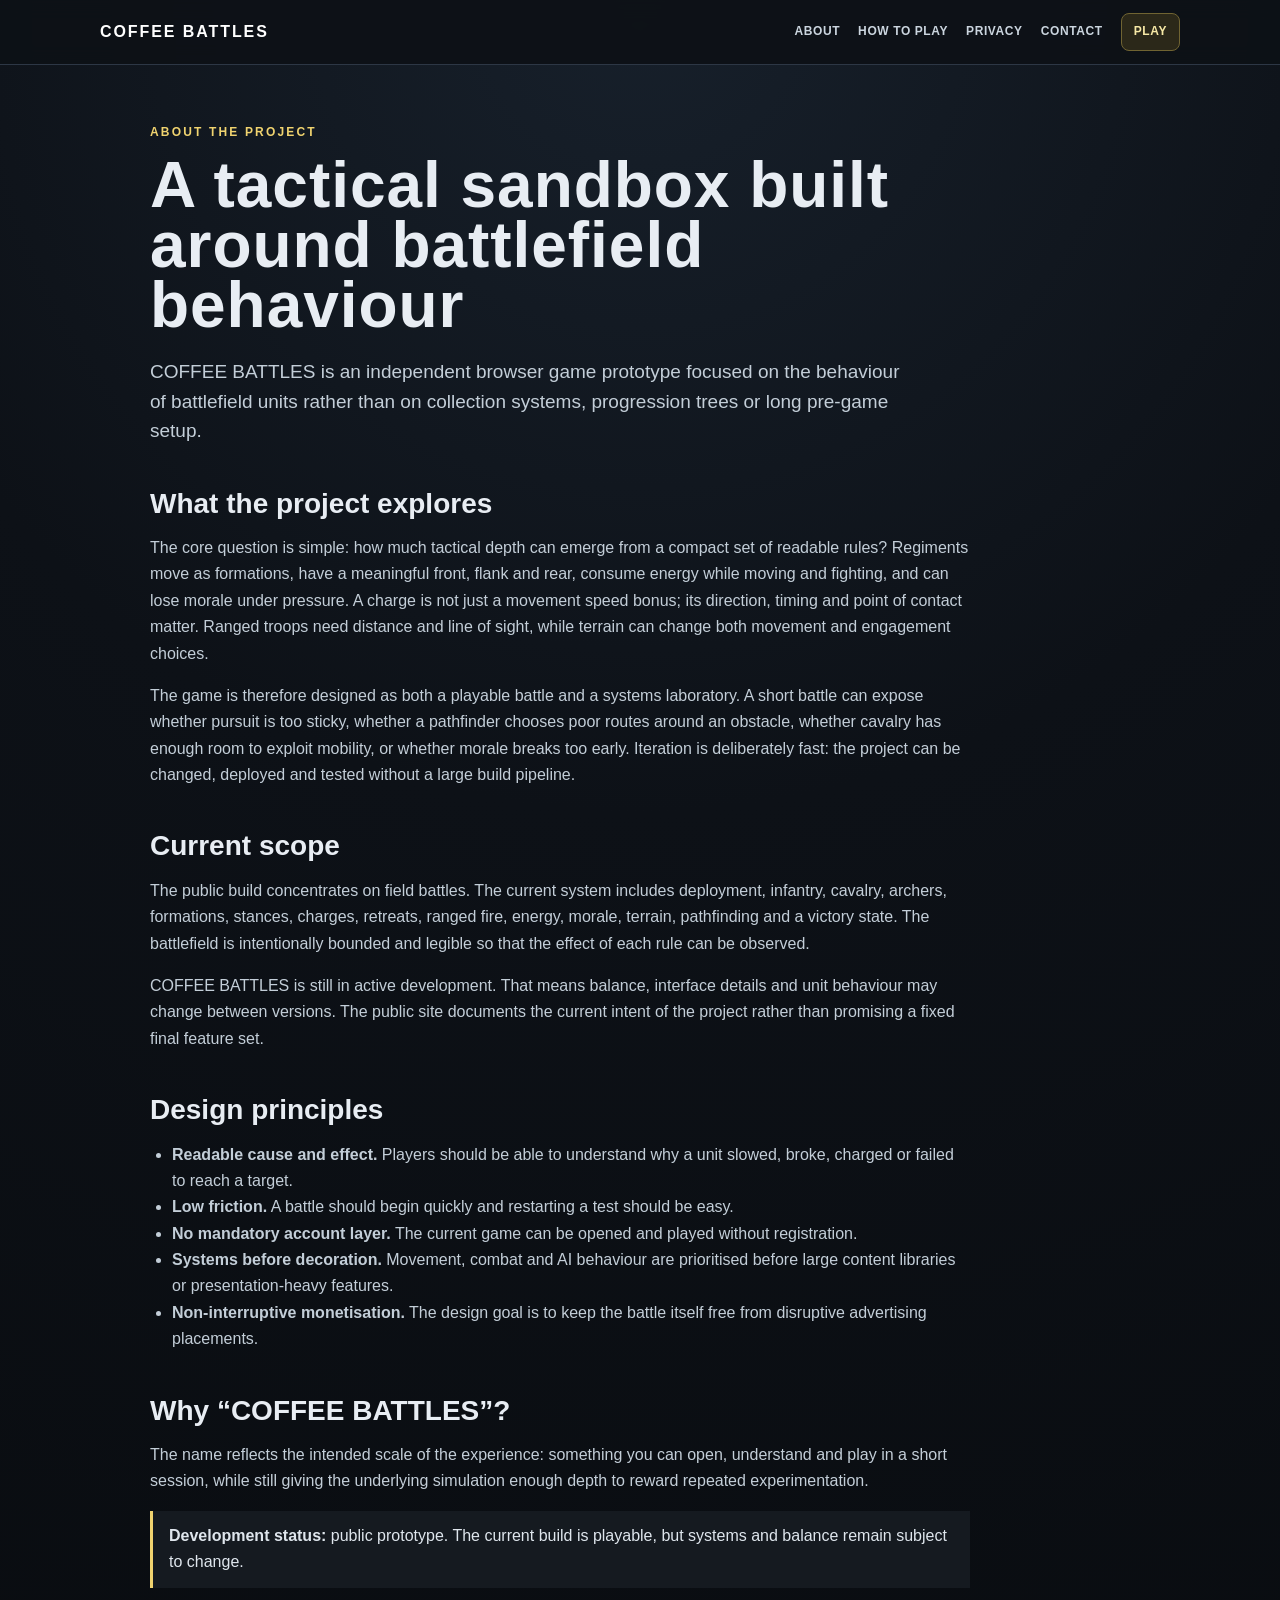
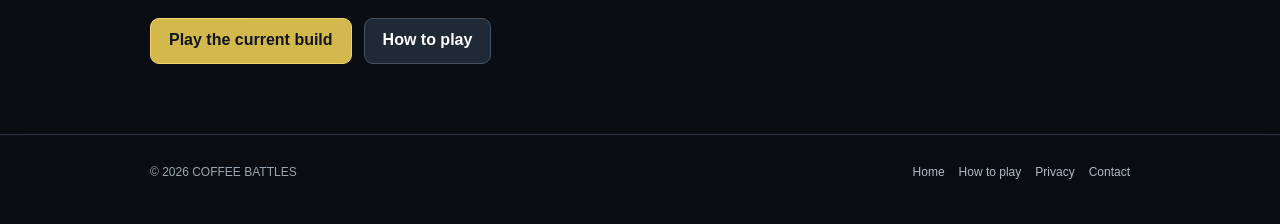
==== about.html @ 789717e6 "Add About page" ====
<!DOCTYPE html>
<html lang="en">
<head>
<meta charset="UTF-8">
<meta name="viewport" content="width=device-width,initial-scale=1">
<meta name="description" content="About COFFEE BATTLES, an original browser-based tactical battle sandbox and systems prototype.">
<meta name="robots" content="index,follow">
<title>About — COFFEE BATTLES</title>
<link rel="stylesheet" href="/site.css">
</head>
<body>
<header class="site-header"><nav class="nav" aria-label="Main navigation"><a class="brand" href="/">COFFEE BATTLES</a><div class="nav-links"><a href="/about">About</a><a href="/how-to-play">How to play</a><a href="/privacy">Privacy</a><a href="/contact">Contact</a><a class="play" href="/play">Play</a></div></nav></header>
<main class="shell"><article class="prose"><div class="kicker">About the project</div><h1>A tactical sandbox built around battlefield behaviour</h1><p class="lead">COFFEE BATTLES is an independent browser game prototype focused on the behaviour of battlefield units rather than on collection systems, progression trees or long pre-game setup.</p>
<h2>What the project explores</h2><p>The core question is simple: how much tactical depth can emerge from a compact set of readable rules? Regiments move as formations, have a meaningful front, flank and rear, consume energy while moving and fighting, and can lose morale under pressure. A charge is not just a movement speed bonus; its direction, timing and point of contact matter. Ranged troops need distance and line of sight, while terrain can change both movement and engagement choices.</p><p>The game is therefore designed as both a playable battle and a systems laboratory. A short battle can expose whether pursuit is too sticky, whether a pathfinder chooses poor routes around an obstacle, whether cavalry has enough room to exploit mobility, or whether morale breaks too early. Iteration is deliberately fast: the project can be changed, deployed and tested without a large build pipeline.</p>
<h2>Current scope</h2><p>The public build concentrates on field battles. The current system includes deployment, infantry, cavalry, archers, formations, stances, charges, retreats, ranged fire, energy, morale, terrain, pathfinding and a victory state. The battlefield is intentionally bounded and legible so that the effect of each rule can be observed.</p><p>COFFEE BATTLES is still in active development. That means balance, interface details and unit behaviour may change between versions. The public site documents the current intent of the project rather than promising a fixed final feature set.</p>
<h2>Design principles</h2><ul><li><strong>Readable cause and effect.</strong> Players should be able to understand why a unit slowed, broke, charged or failed to reach a target.</li><li><strong>Low friction.</strong> A battle should begin quickly and restarting a test should be easy.</li><li><strong>No mandatory account layer.</strong> The current game can be opened and played without registration.</li><li><strong>Systems before decoration.</strong> Movement, combat and AI behaviour are prioritised before large content libraries or presentation-heavy features.</li><li><strong>Non-interruptive monetisation.</strong> The design goal is to keep the battle itself free from disruptive advertising placements.</li></ul>
<h2>Why “COFFEE BATTLES”?</h2><p>The name reflects the intended scale of the experience: something you can open, understand and play in a short session, while still giving the underlying simulation enough depth to reward repeated experimentation.</p>
<div class="note"><strong>Development status:</strong> public prototype. The current build is playable, but systems and balance remain subject to change.</div>
<div class="cta-row"><a class="btn primary" href="/play">Play the current build</a><a class="btn" href="/how-to-play">How to play</a></div></article></main>
<footer class="footer"><div class="footer-inner"><span>© 2026 COFFEE BATTLES</span><div class="footer-links"><a href="/">Home</a><a href="/how-to-play">How to play</a><a href="/privacy">Privacy</a><a href="/contact">Contact</a></div></div></footer>
</body>
</html>
---- site.css ----
:root{--bg:#0d1117;--panel:#121820;--panel2:#171f29;--line:#2d3745;--text:#e8edf3;--muted:#9aa6b2;--accent:#f0d36f;--blue:#6aa4ff}*{box-sizing:border-box}html{background:var(--bg);color:var(--text);font-family:Inter,Segoe UI,Arial,sans-serif}body{margin:0;min-height:100vh;background:radial-gradient(circle at top,#17202b 0,#0d1117 42%,#090c10 100%);color:var(--text);line-height:1.65}a{color:#cfe0ff;text-decoration:none}a:hover{text-decoration:underline}.site-header{position:sticky;top:0;z-index:20;border-bottom:1px solid var(--line);background:rgba(13,17,23,.94);backdrop-filter:blur(10px)}.nav{width:min(1080px,calc(100% - 32px));height:64px;margin:auto;display:flex;align-items:center;gap:22px}.brand{font-weight:900;letter-spacing:.12em;color:#fff;white-space:nowrap}.nav-links{margin-left:auto;display:flex;align-items:center;gap:18px;font-size:12px;font-weight:800;letter-spacing:.05em;text-transform:uppercase}.nav-links a{color:#cbd5df}.nav-links .play{padding:8px 12px;border:1px solid #706432;border-radius:8px;background:#2b2819;color:#f7e9a6}.shell{width:min(980px,calc(100% - 32px));margin:auto}.hero{padding:88px 0 58px}.kicker{font-size:12px;font-weight:900;letter-spacing:.18em;text-transform:uppercase;color:var(--accent)}h1{font-size:clamp(42px,8vw,86px);line-height:.94;letter-spacing:.015em;margin:12px 0 22px}h2{font-size:clamp(25px,4vw,38px);line-height:1.12;margin:0 0 16px}h3{font-size:18px;margin:0 0 8px}.lead{max-width:760px;font-size:19px;line-height:1.55;color:#c5d0dc}.cta-row{display:flex;flex-wrap:wrap;gap:12px;margin-top:30px}.btn{display:inline-flex;align-items:center;justify-content:center;min-height:46px;padding:0 18px;border-radius:9px;border:1px solid #465466;background:#202936;color:#fff;font-weight:800}.btn.primary{background:#d3b94d;color:#11151b;border-color:#f0d36f}.btn:hover{text-decoration:none;filter:brightness(1.08)}.section{padding:46px 0;border-top:1px solid rgba(255,255,255,.08)}.grid{display:grid;grid-template-columns:repeat(3,minmax(0,1fr));gap:16px}.card{background:linear-gradient(180deg,var(--panel2),var(--panel));border:1px solid var(--line);border-radius:14px;padding:22px}.card p,.prose p,.prose li{color:#c3ced8}.card p:last-child,.prose p:last-child{margin-bottom:0}.prose{max-width:820px;padding:58px 0 70px}.prose h1{font-size:clamp(38px,7vw,64px)}.prose h2{font-size:28px;margin-top:42px}.prose h3{margin-top:28px}.prose ul{padding-left:22px}.note{border-left:3px solid var(--accent);padding:12px 16px;background:#151a20;color:#dfe6ed}.meta{font-size:12px;color:var(--muted);text-transform:uppercase;letter-spacing:.08em}.footer{border-top:1px solid var(--line);padding:28px 0 42px;color:var(--muted);font-size:12px}.footer-inner{width:min(980px,calc(100% - 32px));margin:auto;display:flex;gap:18px;flex-wrap:wrap;align-items:center}.footer-links{margin-left:auto;display:flex;gap:14px;flex-wrap:wrap}.footer a{color:#aebbc8}.statline{display:flex;flex-wrap:wrap;gap:10px;margin-top:20px}.pill{padding:5px 9px;border:1px solid #384454;border-radius:999px;color:#b7c4d0;font-size:12px;background:#111820}@media(max-width:760px){.nav{height:auto;min-height:64px;padding:10px 0;align-items:flex-start;flex-direction:column;gap:8px}.nav-links{margin-left:0;gap:12px;flex-wrap:wrap;font-size:10px}.hero{padding-top:56px}.grid{grid-template-columns:1fr}.footer-links{margin-left:0;width:100%}}
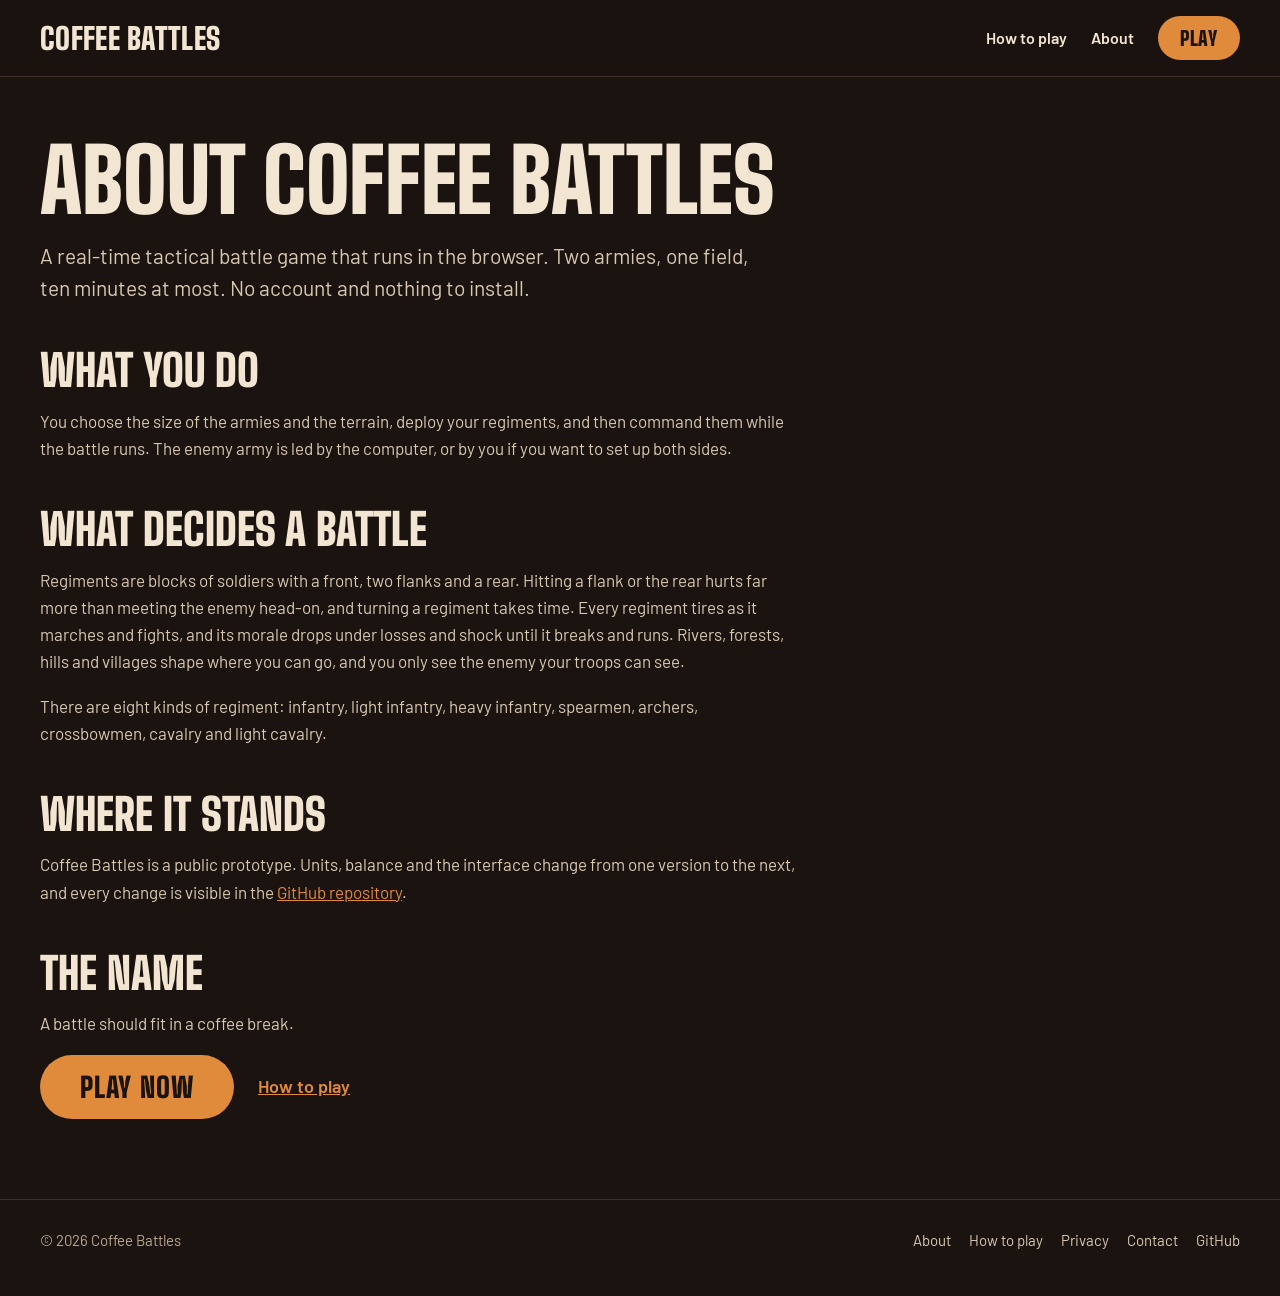
==== commit 0e2b52db: "docs(site): rewrite About, How to play, Privacy and Contact - About: what the game is and what decid" ====
--- a/about.html
+++ b/about.html
@@ -3,20 +3,33 @@
 <head>
 <meta charset="UTF-8">
 <meta name="viewport" content="width=device-width,initial-scale=1">
-<meta name="description" content="About COFFEE BATTLES, an original browser-based tactical battle sandbox and systems prototype.">
+<link rel="icon" href="/favicon.svg" type="image/svg+xml">
+<meta name="description" content="Coffee Battles is a real-time tactical battle game for the browser, developed in the open on GitHub.">
 <meta name="robots" content="index,follow">
-<title>About — COFFEE BATTLES</title>
+<title>About — Coffee Battles</title>
 <link rel="stylesheet" href="/site.css">
 </head>
 <body>
-<header class="site-header"><nav class="nav" aria-label="Main navigation"><a class="brand" href="/">COFFEE BATTLES</a><div class="nav-links"><a href="/about">About</a><a href="/how-to-play">How to play</a><a href="/privacy">Privacy</a><a href="/contact">Contact</a><a class="play" href="/play">Play</a></div></nav></header>
-<main class="shell"><article class="prose"><div class="kicker">About the project</div><h1>A tactical sandbox built around battlefield behaviour</h1><p class="lead">COFFEE BATTLES is an independent browser game prototype focused on the behaviour of battlefield units rather than on collection systems, progression trees or long pre-game setup.</p>
-<h2>What the project explores</h2><p>The core question is simple: how much tactical depth can emerge from a compact set of readable rules? Regiments move as formations, have a meaningful front, flank and rear, consume energy while moving and fighting, and can lose morale under pressure. A charge is not just a movement speed bonus; its direction, timing and point of contact matter. Ranged troops need distance and line of sight, while terrain can change both movement and engagement choices.</p><p>The game is therefore designed as both a playable battle and a systems laboratory. A short battle can expose whether pursuit is too sticky, whether a pathfinder chooses poor routes around an obstacle, whether cavalry has enough room to exploit mobility, or whether morale breaks too early. Iteration is deliberately fast: the project can be changed, deployed and tested without a large build pipeline.</p>
-<h2>Current scope</h2><p>The public build concentrates on field battles. The current system includes deployment, infantry, cavalry, archers, formations, stances, charges, retreats, ranged fire, energy, morale, terrain, pathfinding and a victory state. The battlefield is intentionally bounded and legible so that the effect of each rule can be observed.</p><p>COFFEE BATTLES is still in active development. That means balance, interface details and unit behaviour may change between versions. The public site documents the current intent of the project rather than promising a fixed final feature set.</p>
-<h2>Design principles</h2><ul><li><strong>Readable cause and effect.</strong> Players should be able to understand why a unit slowed, broke, charged or failed to reach a target.</li><li><strong>Low friction.</strong> A battle should begin quickly and restarting a test should be easy.</li><li><strong>No mandatory account layer.</strong> The current game can be opened and played without registration.</li><li><strong>Systems before decoration.</strong> Movement, combat and AI behaviour are prioritised before large content libraries or presentation-heavy features.</li><li><strong>Non-interruptive monetisation.</strong> The design goal is to keep the battle itself free from disruptive advertising placements.</li></ul>
-<h2>Why “COFFEE BATTLES”?</h2><p>The name reflects the intended scale of the experience: something you can open, understand and play in a short session, while still giving the underlying simulation enough depth to reward repeated experimentation.</p>
-<div class="note"><strong>Development status:</strong> public prototype. The current build is playable, but systems and balance remain subject to change.</div>
-<div class="cta-row"><a class="btn primary" href="/play">Play the current build</a><a class="btn" href="/how-to-play">How to play</a></div></article></main>
-<footer class="footer"><div class="footer-inner"><span>© 2026 COFFEE BATTLES</span><div class="footer-links"><a href="/">Home</a><a href="/how-to-play">How to play</a><a href="/privacy">Privacy</a><a href="/contact">Contact</a></div></div></footer>
+<header class="site-header"><nav class="nav" aria-label="Main navigation"><a class="brand" href="/">Coffee Battles</a><div class="nav-links"><a href="/how-to-play">How to play</a><a href="/about">About</a><a class="play" href="/play">Play</a></div></nav></header>
+<main class="shell"><article class="prose">
+<h1>About Coffee Battles</h1>
+<p class="lead">A real-time tactical battle game that runs in the browser. Two armies, one field, ten minutes at most. No account and nothing to install.</p>
+
+<h2>What you do</h2>
+<p>You choose the size of the armies and the terrain, deploy your regiments, and then command them while the battle runs. The enemy army is led by the computer, or by you if you want to set up both sides.</p>
+
+<h2>What decides a battle</h2>
+<p>Regiments are blocks of soldiers with a front, two flanks and a rear. Hitting a flank or the rear hurts far more than meeting the enemy head-on, and turning a regiment takes time. Every regiment tires as it marches and fights, and its morale drops under losses and shock until it breaks and runs. Rivers, forests, hills and villages shape where you can go, and you only see the enemy your troops can see.</p>
+<p>There are eight kinds of regiment: infantry, light infantry, heavy infantry, spearmen, archers, crossbowmen, cavalry and light cavalry.</p>
+
+<h2>Where it stands</h2>
+<p>Coffee Battles is a public prototype. Units, balance and the interface change from one version to the next, and every change is visible in the <a href="https://github.com/erykwest/COFFEE_BATTLES" rel="noopener">GitHub repository</a>.</p>
+
+<h2>The name</h2>
+<p>A battle should fit in a coffee break.</p>
+
+<div class="cta-row"><a class="btn primary" href="/play">Play now</a><a class="text-link" href="/how-to-play">How to play</a></div>
+</article></main>
+<footer class="footer"><div class="footer-inner"><span>© 2026 Coffee Battles</span><div class="footer-links"><a href="/about">About</a><a href="/how-to-play">How to play</a><a href="/privacy">Privacy</a><a href="/contact">Contact</a><a href="https://github.com/erykwest/COFFEE_BATTLES" rel="noopener">GitHub</a></div></div></footer>
 </body>
-</html>+</html>
--- a/site.css
+++ b/site.css
@@ -1 +1,93 @@
-:root{--bg:#0d1117;--panel:#121820;--panel2:#171f29;--line:#2d3745;--text:#e8edf3;--muted:#9aa6b2;--accent:#f0d36f;--blue:#6aa4ff}*{box-sizing:border-box}html{background:var(--bg);color:var(--text);font-family:Inter,Segoe UI,Arial,sans-serif}body{margin:0;min-height:100vh;background:radial-gradient(circle at top,#17202b 0,#0d1117 42%,#090c10 100%);color:var(--text);line-height:1.65}a{color:#cfe0ff;text-decoration:none}a:hover{text-decoration:underline}.site-header{position:sticky;top:0;z-index:20;border-bottom:1px solid var(--line);background:rgba(13,17,23,.94);backdrop-filter:blur(10px)}.nav{width:min(1080px,calc(100% - 32px));height:64px;margin:auto;display:flex;align-items:center;gap:22px}.brand{font-weight:900;letter-spacing:.12em;color:#fff;white-space:nowrap}.nav-links{margin-left:auto;display:flex;align-items:center;gap:18px;font-size:12px;font-weight:800;letter-spacing:.05em;text-transform:uppercase}.nav-links a{color:#cbd5df}.nav-links .play{padding:8px 12px;border:1px solid #706432;border-radius:8px;background:#2b2819;color:#f7e9a6}.shell{width:min(980px,calc(100% - 32px));margin:auto}.hero{padding:88px 0 58px}.kicker{font-size:12px;font-weight:900;letter-spacing:.18em;text-transform:uppercase;color:var(--accent)}h1{font-size:clamp(42px,8vw,86px);line-height:.94;letter-spacing:.015em;margin:12px 0 22px}h2{font-size:clamp(25px,4vw,38px);line-height:1.12;margin:0 0 16px}h3{font-size:18px;margin:0 0 8px}.lead{max-width:760px;font-size:19px;line-height:1.55;color:#c5d0dc}.cta-row{display:flex;flex-wrap:wrap;gap:12px;margin-top:30px}.btn{display:inline-flex;align-items:center;justify-content:center;min-height:46px;padding:0 18px;border-radius:9px;border:1px solid #465466;background:#202936;color:#fff;font-weight:800}.btn.primary{background:#d3b94d;color:#11151b;border-color:#f0d36f}.btn:hover{text-decoration:none;filter:brightness(1.08)}.section{padding:46px 0;border-top:1px solid rgba(255,255,255,.08)}.grid{display:grid;grid-template-columns:repeat(3,minmax(0,1fr));gap:16px}.card{background:linear-gradient(180deg,var(--panel2),var(--panel));border:1px solid var(--line);border-radius:14px;padding:22px}.card p,.prose p,.prose li{color:#c3ced8}.card p:last-child,.prose p:last-child{margin-bottom:0}.prose{max-width:820px;padding:58px 0 70px}.prose h1{font-size:clamp(38px,7vw,64px)}.prose h2{font-size:28px;margin-top:42px}.prose h3{margin-top:28px}.prose ul{padding-left:22px}.note{border-left:3px solid var(--accent);padding:12px 16px;background:#151a20;color:#dfe6ed}.meta{font-size:12px;color:var(--muted);text-transform:uppercase;letter-spacing:.08em}.footer{border-top:1px solid var(--line);padding:28px 0 42px;color:var(--muted);font-size:12px}.footer-inner{width:min(980px,calc(100% - 32px));margin:auto;display:flex;gap:18px;flex-wrap:wrap;align-items:center}.footer-links{margin-left:auto;display:flex;gap:14px;flex-wrap:wrap}.footer a{color:#aebbc8}.statline{display:flex;flex-wrap:wrap;gap:10px;margin-top:20px}.pill{padding:5px 9px;border:1px solid #384454;border-radius:999px;color:#b7c4d0;font-size:12px;background:#111820}@media(max-width:760px){.nav{height:auto;min-height:64px;padding:10px 0;align-items:flex-start;flex-direction:column;gap:8px}.nav-links{margin-left:0;gap:12px;flex-wrap:wrap;font-size:10px}.hero{padding-top:56px}.grid{grid-template-columns:1fr}.footer-links{margin-left:0;width:100%}}+@import url("/fonts/fonts.css");
+:root{
+  --bg:#1b130f;--panel:#261b15;--btn:#33251d;--btn-hover:#3e2d23;--line:#3d2d24;--line-strong:#4f3b2e;
+  --text:#f2e6d3;--text-2:#d8c8b2;--muted:#b9a690;--accent:#e08a3c;--accent-hover:#ec9a50;--accent-ink:#1b130f;
+  --font-body:"Barlow","Segoe UI",system-ui,sans-serif;
+  --font-display:"Big Shoulders Display","Oswald","Impact","Arial Narrow",sans-serif;
+}
+*{box-sizing:border-box}
+html{background:var(--bg);color:var(--text);font-family:var(--font-body)}
+body{margin:0;min-height:100vh;background:var(--bg);color:var(--text);font-size:17px;line-height:1.6}
+a{color:var(--accent)}
+a:hover{color:var(--accent-hover)}
+:focus-visible{outline:2px solid var(--accent);outline-offset:3px}
+img{max-width:100%;display:block}
+
+/* header */
+.site-header{position:sticky;top:0;z-index:20;background:rgba(27,19,15,.94);backdrop-filter:blur(8px);border-bottom:1px solid var(--line)}
+.nav{width:min(1200px,calc(100% - 40px));height:76px;margin:auto;display:flex;align-items:center;gap:24px}
+.brand{font:900 30px/1 var(--font-display);text-transform:uppercase;letter-spacing:.01em;color:var(--text);text-decoration:none;white-space:nowrap}
+.brand:hover{color:var(--text)}
+.nav-links{margin-left:auto;display:flex;align-items:center;gap:24px;font-weight:600;font-size:16px}
+.nav-links a{color:var(--text);text-decoration:none}
+.nav-links a:hover{color:var(--accent)}
+.nav-links .play{height:44px;display:inline-flex;align-items:center;padding:0 22px;border-radius:999px;background:var(--accent);color:var(--accent-ink);font:900 20px/1 var(--font-display);letter-spacing:.04em;text-transform:uppercase}
+.nav-links .play:hover{background:var(--accent-hover);color:var(--accent-ink)}
+.lang-select{height:44px;padding:0 12px;border:0;border-radius:999px;background:var(--btn);color:var(--text);font:600 15px var(--font-body);cursor:pointer}
+
+/* layout */
+.shell{width:min(1200px,calc(100% - 40px));margin:auto}
+.section{padding:72px 0}
+h1,h2,h3{font-family:var(--font-display);text-transform:uppercase;line-height:.9;margin:0}
+h1{font-weight:900;font-size:clamp(56px,8.4vw,120px);letter-spacing:-.005em}
+h2{font-weight:900;font-size:clamp(40px,5vw,64px)}
+h3{font-weight:800;font-size:28px;letter-spacing:.02em}
+.lead{max-width:34em;margin:0;font-size:21px;line-height:1.5;color:var(--text-2);text-wrap:pretty}
+
+/* buttons */
+.cta-row{display:flex;flex-wrap:wrap;align-items:center;gap:24px}
+.btn{display:inline-flex;align-items:center;justify-content:center;height:64px;padding:0 40px;border-radius:999px;background:var(--btn);color:var(--text);font:900 28px/1 var(--font-display);letter-spacing:.04em;text-transform:uppercase;text-decoration:none}
+.btn:hover{background:var(--btn-hover);color:var(--text)}
+.btn.primary{background:var(--accent);color:var(--accent-ink)}
+.btn.primary:hover{background:var(--accent-hover);color:var(--accent-ink)}
+.text-link{font-weight:600;font-size:18px}
+
+/* landing */
+.hero{padding:56px 0 72px}
+.hero .shell{display:grid;grid-template-columns:minmax(0,1.2fr) minmax(0,1fr);gap:56px;align-items:center}
+.hero h1{font-size:clamp(48px,7vw,100px)}
+.hero-copy{display:flex;flex-direction:column;gap:28px}
+.hero-shot{border-radius:32px;overflow:hidden;background:var(--panel);aspect-ratio:9/7}
+.hero-shot img{width:100%;height:100%;object-fit:cover}
+.steps{margin:40px 0 48px;padding:0;list-style:none;display:grid;grid-template-columns:repeat(3,minmax(0,1fr));gap:24px;counter-reset:step}
+.steps li{counter-increment:step;padding:28px;background:var(--panel);border-radius:24px}
+.steps li::before{content:counter(step);display:block;margin-bottom:14px;font:900 64px/.8 var(--font-display);color:var(--accent)}
+.steps p{margin:10px 0 0;color:var(--text-2)}
+
+/* content pages */
+.prose{max-width:760px;padding:64px 0 80px}
+.prose h1{font-size:clamp(48px,7vw,88px);margin-bottom:20px}
+.prose h2{font-size:clamp(32px,4vw,44px);margin:48px 0 14px}
+.prose h3{margin:32px 0 10px}
+.prose p,.prose li{color:var(--text-2)}
+.prose ul{padding-left:22px}
+.kicker{font-weight:600;font-size:16px;color:var(--muted)}
+.note{padding:16px 20px;border-radius:16px;background:var(--panel);color:var(--text-2)}
+.meta{font-size:14px;color:var(--muted)}
+.card{background:var(--panel);border-radius:24px;padding:24px}
+.controls-list{display:grid;grid-template-columns:max-content minmax(0,1fr);gap:12px 24px;margin:0}
+.controls-list dt{font-weight:700;color:var(--text)}
+.controls-list dd{margin:0;color:var(--text-2)}
+
+/* footer */
+.footer{border-top:1px solid var(--line);padding:28px 0 44px;color:var(--muted);font-size:15px}
+.footer-inner{width:min(1200px,calc(100% - 40px));margin:auto;display:flex;gap:18px;flex-wrap:wrap;align-items:center}
+.footer-links{margin-left:auto;display:flex;gap:18px;flex-wrap:wrap}
+.footer a{color:var(--text-2);text-decoration:none}
+.footer a:hover{color:var(--accent)}
+
+@media (max-width:900px){
+  .hero .shell{grid-template-columns:1fr;gap:32px}
+  .steps{grid-template-columns:1fr}
+}
+@media (max-width:760px){
+  .nav{height:auto;padding:12px 0;flex-wrap:wrap;gap:10px 16px}
+  .brand{font-size:26px}
+  .nav-links{margin-left:0;width:100%;gap:16px;flex-wrap:wrap;font-size:15px}
+  .nav-links .play{margin-left:auto}
+  .hero{padding-top:32px}
+  .btn{height:56px;padding:0 30px;font-size:24px}
+  .footer-links{margin-left:0;width:100%}
+  .controls-list{grid-template-columns:1fr;gap:2px}
+  .controls-list dd{margin-bottom:10px}
+}
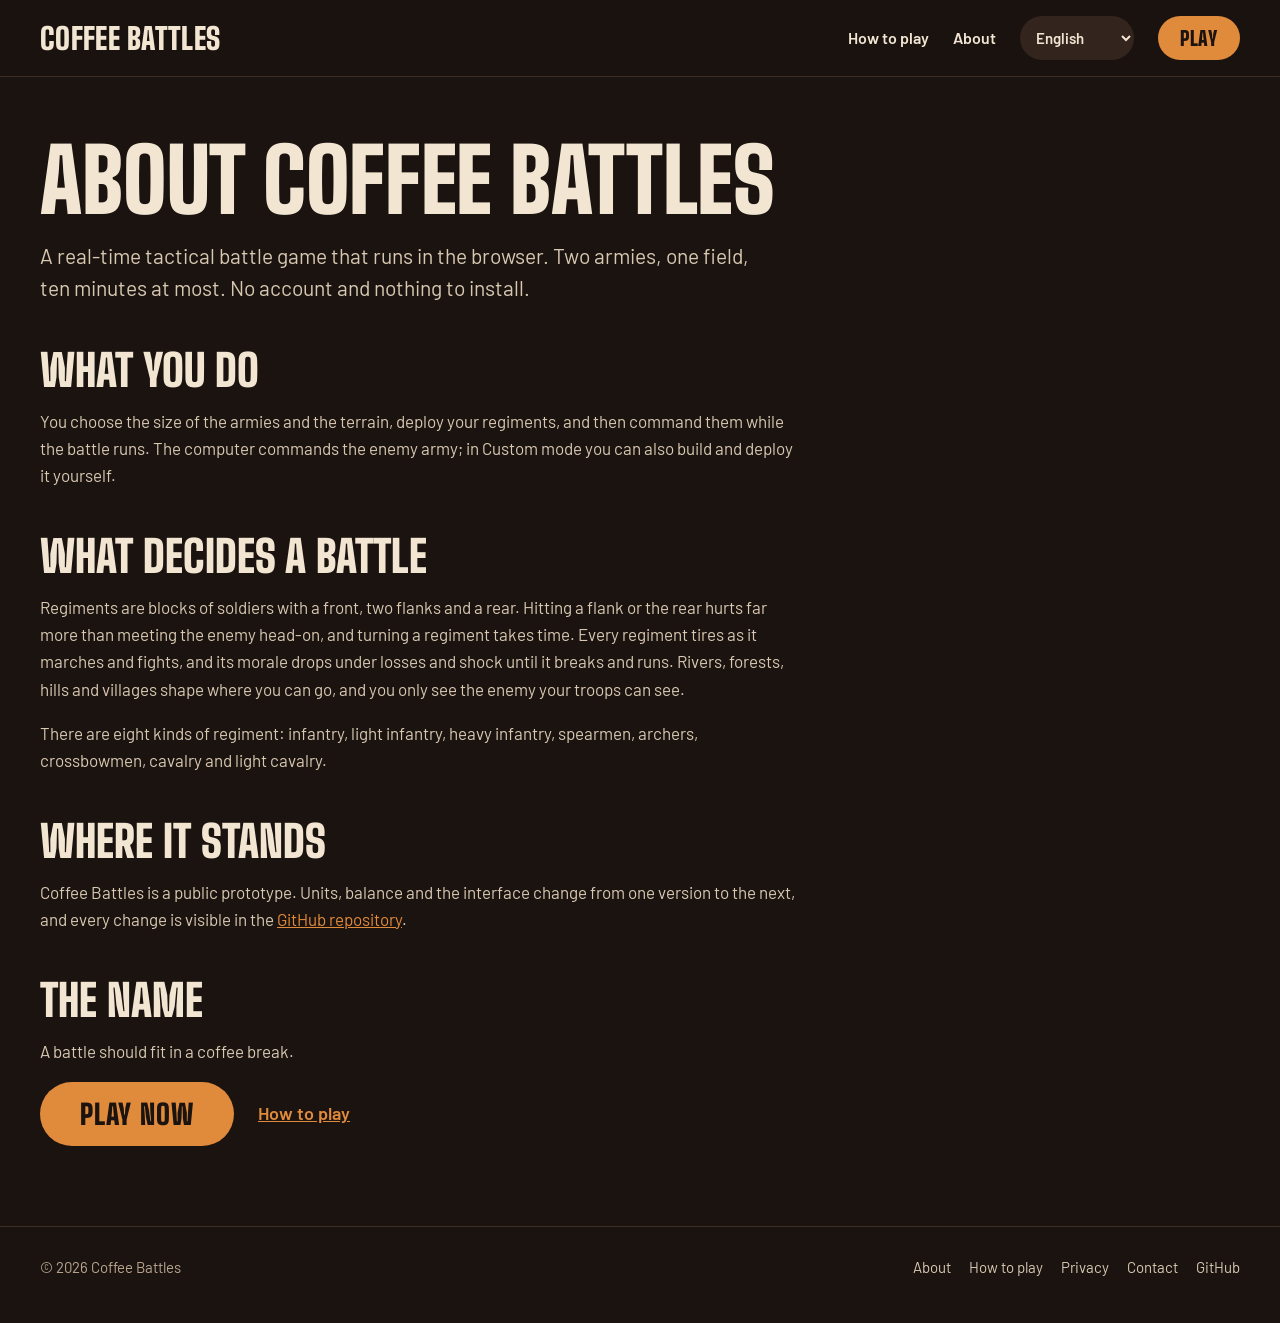
==== commit 1c3d0693: "feat(site): translate About, How to play, Privacy and Contact All site pages now offer the six game " ====
--- a/about.html
+++ b/about.html
@@ -10,26 +10,114 @@
 <link rel="stylesheet" href="/site.css">
 </head>
 <body>
-<header class="site-header"><nav class="nav" aria-label="Main navigation"><a class="brand" href="/">Coffee Battles</a><div class="nav-links"><a href="/how-to-play">How to play</a><a href="/about">About</a><a class="play" href="/play">Play</a></div></nav></header>
+<header class="site-header"><nav class="nav" aria-label="Main navigation"><a class="brand" href="/">Coffee Battles</a><div class="nav-links"><a href="/how-to-play" data-i18n="nav.how">How to play</a><a href="/about" data-i18n="nav.about">About</a><select id="siteLanguageSelect" class="lang-select" aria-label="Language" title="Language"><option value="en">English</option><option value="it">Italiano</option><option value="es">Español</option><option value="fr">Français</option><option value="de">Deutsch</option><option value="ru">Русский</option></select><a class="play" href="/play" data-i18n="nav.play">Play</a></div></nav></header>
 <main class="shell"><article class="prose">
-<h1>About Coffee Battles</h1>
-<p class="lead">A real-time tactical battle game that runs in the browser. Two armies, one field, ten minutes at most. No account and nothing to install.</p>
-
-<h2>What you do</h2>
-<p>You choose the size of the armies and the terrain, deploy your regiments, and then command them while the battle runs. The enemy army is led by the computer, or by you if you want to set up both sides.</p>
-
-<h2>What decides a battle</h2>
-<p>Regiments are blocks of soldiers with a front, two flanks and a rear. Hitting a flank or the rear hurts far more than meeting the enemy head-on, and turning a regiment takes time. Every regiment tires as it marches and fights, and its morale drops under losses and shock until it breaks and runs. Rivers, forests, hills and villages shape where you can go, and you only see the enemy your troops can see.</p>
-<p>There are eight kinds of regiment: infantry, light infantry, heavy infantry, spearmen, archers, crossbowmen, cavalry and light cavalry.</p>
-
-<h2>Where it stands</h2>
-<p>Coffee Battles is a public prototype. Units, balance and the interface change from one version to the next, and every change is visible in the <a href="https://github.com/erykwest/COFFEE_BATTLES" rel="noopener">GitHub repository</a>.</p>
-
-<h2>The name</h2>
-<p>A battle should fit in a coffee break.</p>
-
-<div class="cta-row"><a class="btn primary" href="/play">Play now</a><a class="text-link" href="/how-to-play">How to play</a></div>
+<h1 data-i18n-html="a.h1">About Coffee Battles</h1>
+<p class="lead" data-i18n-html="a.lead">A real-time tactical battle game that runs in the browser. Two armies, one field, ten minutes at most. No account and nothing to install.</p>
+<h2 data-i18n-html="a.h2.do">What you do</h2>
+<p data-i18n-html="a.p.do">You choose the size of the armies and the terrain, deploy your regiments, and then command them while the battle runs. The computer commands the enemy army; in Custom mode you can also build and deploy it yourself.</p>
+<h2 data-i18n-html="a.h2.decides">What decides a battle</h2>
+<p data-i18n-html="a.p.decides">Regiments are blocks of soldiers with a front, two flanks and a rear. Hitting a flank or the rear hurts far more than meeting the enemy head-on, and turning a regiment takes time. Every regiment tires as it marches and fights, and its morale drops under losses and shock until it breaks and runs. Rivers, forests, hills and villages shape where you can go, and you only see the enemy your troops can see.</p>
+<p data-i18n-html="a.p.units">There are eight kinds of regiment: infantry, light infantry, heavy infantry, spearmen, archers, crossbowmen, cavalry and light cavalry.</p>
+<h2 data-i18n-html="a.h2.status">Where it stands</h2>
+<p data-i18n-html="a.p.status">Coffee Battles is a public prototype. Units, balance and the interface change from one version to the next, and every change is visible in the <a href="https://github.com/erykwest/COFFEE_BATTLES" rel="noopener">GitHub repository</a>.</p>
+<h2 data-i18n-html="a.h2.name">The name</h2>
+<p data-i18n-html="a.p.name">A battle should fit in a coffee break.</p>
+<div class="cta-row"><a class="btn primary" href="/play" data-i18n="cta.play">Play now</a><a class="text-link" href="/how-to-play" data-i18n="cta.how">How to play</a></div>
 </article></main>
-<footer class="footer"><div class="footer-inner"><span>© 2026 Coffee Battles</span><div class="footer-links"><a href="/about">About</a><a href="/how-to-play">How to play</a><a href="/privacy">Privacy</a><a href="/contact">Contact</a><a href="https://github.com/erykwest/COFFEE_BATTLES" rel="noopener">GitHub</a></div></div></footer>
+<footer class="footer"><div class="footer-inner"><span>© 2026 Coffee Battles</span><div class="footer-links"><a href="/about" data-i18n="nav.about">About</a><a href="/how-to-play" data-i18n="nav.how">How to play</a><a href="/privacy" data-i18n="nav.privacy">Privacy</a><a href="/contact" data-i18n="nav.contact">Contact</a><a href="https://github.com/erykwest/COFFEE_BATTLES" rel="noopener">GitHub</a></div></div></footer>
+<script>window.PAGE_STRINGS={
+ "en": {
+  "meta.title": "About — Coffee Battles",
+  "meta.description": "Coffee Battles is a real-time tactical battle game for the browser, developed in the open on GitHub.",
+  "a.h1": "About Coffee Battles",
+  "a.lead": "A real-time tactical battle game that runs in the browser. Two armies, one field, ten minutes at most. No account and nothing to install.",
+  "a.h2.do": "What you do",
+  "a.p.do": "You choose the size of the armies and the terrain, deploy your regiments, and then command them while the battle runs. The computer commands the enemy army; in Custom mode you can also build and deploy it yourself.",
+  "a.h2.decides": "What decides a battle",
+  "a.p.decides": "Regiments are blocks of soldiers with a front, two flanks and a rear. Hitting a flank or the rear hurts far more than meeting the enemy head-on, and turning a regiment takes time. Every regiment tires as it marches and fights, and its morale drops under losses and shock until it breaks and runs. Rivers, forests, hills and villages shape where you can go, and you only see the enemy your troops can see.",
+  "a.p.units": "There are eight kinds of regiment: infantry, light infantry, heavy infantry, spearmen, archers, crossbowmen, cavalry and light cavalry.",
+  "a.h2.status": "Where it stands",
+  "a.p.status": "Coffee Battles is a public prototype. Units, balance and the interface change from one version to the next, and every change is visible in the <a href=\"https://github.com/erykwest/COFFEE_BATTLES\" rel=\"noopener\">GitHub repository<\/a>.",
+  "a.h2.name": "The name",
+  "a.p.name": "A battle should fit in a coffee break."
+ },
+ "it": {
+  "meta.title": "Informazioni — Coffee Battles",
+  "meta.description": "Coffee Battles è un gioco di battaglie tattiche in tempo reale per il browser, sviluppato apertamente su GitHub.",
+  "a.h1": "Cos’è Coffee Battles",
+  "a.lead": "Un gioco di battaglie tattiche in tempo reale che gira nel browser. Due eserciti, un campo, dieci minuti al massimo. Nessun account e niente da installare.",
+  "a.h2.do": "Cosa fai",
+  "a.p.do": "Scegli la dimensione degli eserciti e il terreno, schieri i tuoi reggimenti e poi li comandi mentre la battaglia si svolge. L’esercito nemico è comandato dal computer; in modalità Libero puoi anche costruirlo e schierarlo tu.",
+  "a.h2.decides": "Cosa decide una battaglia",
+  "a.p.decides": "I reggimenti sono blocchi di soldati con un fronte, due fianchi e un retro. Colpire un fianco o il retro fa molto più male che affrontare il nemico di fronte, e girare un reggimento richiede tempo. Ogni reggimento si stanca marciando e combattendo, e il suo morale cala con le perdite e lo shock finché non cede e fugge. Fiumi, foreste, colline e villaggi decidono dove puoi passare, e vedi solo i nemici che le tue truppe riescono a vedere.",
+  "a.p.units": "Ci sono otto tipi di reggimento: fanteria, fanteria leggera, fanteria pesante, lanceri, arcieri, balestrieri, cavalleria e cavalleria leggera.",
+  "a.h2.status": "A che punto è",
+  "a.p.status": "Coffee Battles è un prototipo pubblico. Unità, bilanciamento e interfaccia cambiano da una versione all’altra, e ogni modifica è visibile nel <a href=\"https://github.com/erykwest/COFFEE_BATTLES\" rel=\"noopener\">repository su GitHub<\/a>.",
+  "a.h2.name": "Il nome",
+  "a.p.name": "Una battaglia dovrebbe durare quanto una pausa caffè."
+ },
+ "es": {
+  "meta.title": "Acerca de — Coffee Battles",
+  "meta.description": "Coffee Battles es un juego de batallas tácticas en tiempo real para el navegador, desarrollado en abierto en GitHub.",
+  "a.h1": "Acerca de Coffee Battles",
+  "a.lead": "Un juego de batallas tácticas en tiempo real que funciona en el navegador. Dos ejércitos, un campo, diez minutos como máximo. Sin cuenta y sin nada que instalar.",
+  "a.h2.do": "Qué haces",
+  "a.p.do": "Eliges el tamaño de los ejércitos y el terreno, despliegas tus regimientos y luego los diriges mientras transcurre la batalla. El ordenador dirige el ejército enemigo; en el modo Libre también puedes crearlo y desplegarlo tú.",
+  "a.h2.decides": "Qué decide una batalla",
+  "a.p.decides": "Los regimientos son bloques de soldados con un frente, dos flancos y una retaguardia. Golpear un flanco o la retaguardia hace mucho más daño que enfrentarse al enemigo de frente, y girar un regimiento lleva tiempo. Cada regimiento se cansa al marchar y combatir, y su moral baja con las bajas y la conmoción hasta que se rompe y huye. Ríos, bosques, colinas y pueblos marcan por dónde puedes pasar, y solo ves a los enemigos que ven tus tropas.",
+  "a.p.units": "Hay ocho tipos de regimiento: infantería, infantería ligera, infantería pesada, lanceros, arqueros, ballesteros, caballería y caballería ligera.",
+  "a.h2.status": "En qué punto está",
+  "a.p.status": "Coffee Battles es un prototipo público. Las unidades, el equilibrio y la interfaz cambian de una versión a otra, y cada cambio se puede ver en el <a href=\"https://github.com/erykwest/COFFEE_BATTLES\" rel=\"noopener\">repositorio de GitHub<\/a>.",
+  "a.h2.name": "El nombre",
+  "a.p.name": "Una batalla debería caber en una pausa para el café."
+ },
+ "fr": {
+  "meta.title": "À propos — Coffee Battles",
+  "meta.description": "Coffee Battles est un jeu de batailles tactiques en temps réel pour le navigateur, développé publiquement sur GitHub.",
+  "a.h1": "À propos de Coffee Battles",
+  "a.lead": "Un jeu de batailles tactiques en temps réel qui tourne dans le navigateur. Deux armées, un terrain, dix minutes au plus. Pas de compte, rien à installer.",
+  "a.h2.do": "Ce que vous faites",
+  "a.p.do": "Vous choisissez la taille des armées et le terrain, déployez vos régiments, puis les commandez pendant la bataille. L’ordinateur commande l’armée ennemie ; en mode Libre, vous pouvez aussi la composer et la déployer vous-même.",
+  "a.h2.decides": "Ce qui décide d’une bataille",
+  "a.p.decides": "Les régiments sont des blocs de soldats avec un front, deux flancs et un arrière. Frapper un flanc ou l’arrière fait bien plus de dégâts qu’un choc de face, et faire pivoter un régiment prend du temps. Chaque régiment se fatigue en marchant et en combattant, et son moral baisse sous les pertes et le choc jusqu’à ce qu’il cède et s’enfuie. Rivières, forêts, collines et villages décident des passages possibles, et vous ne voyez que les ennemis que vos troupes voient.",
+  "a.p.units": "Il existe huit types de régiment : infanterie, infanterie légère, infanterie lourde, lanciers, archers, arbalétriers, cavalerie et cavalerie légère.",
+  "a.h2.status": "Où en est le projet",
+  "a.p.status": "Coffee Battles est un prototype public. Unités, équilibrage et interface changent d’une version à l’autre, et chaque modification est visible dans le <a href=\"https://github.com/erykwest/COFFEE_BATTLES\" rel=\"noopener\">dépôt GitHub<\/a>.",
+  "a.h2.name": "Le nom",
+  "a.p.name": "Une bataille devrait tenir dans une pause café."
+ },
+ "de": {
+  "meta.title": "Über das Spiel — Coffee Battles",
+  "meta.description": "Coffee Battles ist ein taktisches Echtzeit-Schlachtspiel für den Browser, öffentlich entwickelt auf GitHub.",
+  "a.h1": "Über Coffee Battles",
+  "a.lead": "Ein taktisches Echtzeit-Schlachtspiel, das im Browser läuft. Zwei Armeen, ein Feld, höchstens zehn Minuten. Kein Konto, nichts zu installieren.",
+  "a.h2.do": "Was du tust",
+  "a.p.do": "Du wählst die Größe der Armeen und das Gelände, stellst deine Regimenter auf und führst sie, während die Schlacht läuft. Der Computer führt die feindliche Armee; im Modus Frei kannst du sie auch selbst zusammenstellen und aufstellen.",
+  "a.h2.decides": "Was eine Schlacht entscheidet",
+  "a.p.decides": "Regimenter sind Blöcke aus Soldaten mit einer Front, zwei Flanken und einem Rücken. Ein Treffer in Flanke oder Rücken wiegt weit schwerer als ein Zusammenstoß von vorn, und ein Regiment zu drehen braucht Zeit. Jedes Regiment ermüdet beim Marschieren und Kämpfen, und seine Moral sinkt unter Verlusten und Schock, bis es bricht und flieht. Flüsse, Wälder, Hügel und Dörfer bestimmen, wo du durchkommst, und du siehst nur die Gegner, die deine Truppen sehen.",
+  "a.p.units": "Es gibt acht Arten von Regimentern: Infanterie, leichte Infanterie, schwere Infanterie, Speerträger, Bogenschützen, Armbrustschützen, Kavallerie und leichte Kavallerie.",
+  "a.h2.status": "Wo das Projekt steht",
+  "a.p.status": "Coffee Battles ist ein öffentlicher Prototyp. Einheiten, Balance und Oberfläche ändern sich von Version zu Version, und jede Änderung ist im <a href=\"https://github.com/erykwest/COFFEE_BATTLES\" rel=\"noopener\">GitHub-Repository<\/a> nachvollziehbar.",
+  "a.h2.name": "Der Name",
+  "a.p.name": "Eine Schlacht soll in eine Kaffeepause passen."
+ },
+ "ru": {
+  "meta.title": "О проекте — Coffee Battles",
+  "meta.description": "Coffee Battles — тактическая игра о сражениях в реальном времени для браузера, которая разрабатывается открыто на GitHub.",
+  "a.h1": "О Coffee Battles",
+  "a.lead": "Тактическая игра о сражениях в реальном времени, которая работает в браузере. Две армии, одно поле, не больше десяти минут. Без регистрации и установки.",
+  "a.h2.do": "Что вы делаете",
+  "a.p.do": "Вы выбираете размер армий и местность, расставляете свои полки и командуете ими прямо по ходу боя. Армией противника командует компьютер; в режиме «Свободно» её можно собрать и расставить самому.",
+  "a.h2.decides": "Что решает исход боя",
+  "a.p.decides": "Полки — это блоки солдат с фронтом, двумя флангами и тылом. Удар во фланг или в тыл намного опаснее лобового столкновения, а чтобы развернуть полк, нужно время. Каждый полк устаёт на марше и в бою, а его боевой дух падает от потерь и потрясений, пока он не дрогнет и не побежит. Реки, леса, холмы и деревни определяют, где можно пройти, а видите вы только тех врагов, которых видят ваши войска.",
+  "a.p.units": "Всего восемь видов полков: пехота, лёгкая пехота, тяжёлая пехота, копейщики, лучники, арбалетчики, кавалерия и лёгкая кавалерия.",
+  "a.h2.status": "Состояние проекта",
+  "a.p.status": "Coffee Battles — публичный прототип. Отряды, баланс и интерфейс меняются от версии к версии, и каждое изменение видно в <a href=\"https://github.com/erykwest/COFFEE_BATTLES\" rel=\"noopener\">репозитории на GitHub<\/a>.",
+  "a.h2.name": "Название",
+  "a.p.name": "Бой должен укладываться в перерыв на кофе."
+ }
+};</script>
+<script src="/site-i18n.js"></script>
 </body>
 </html>
